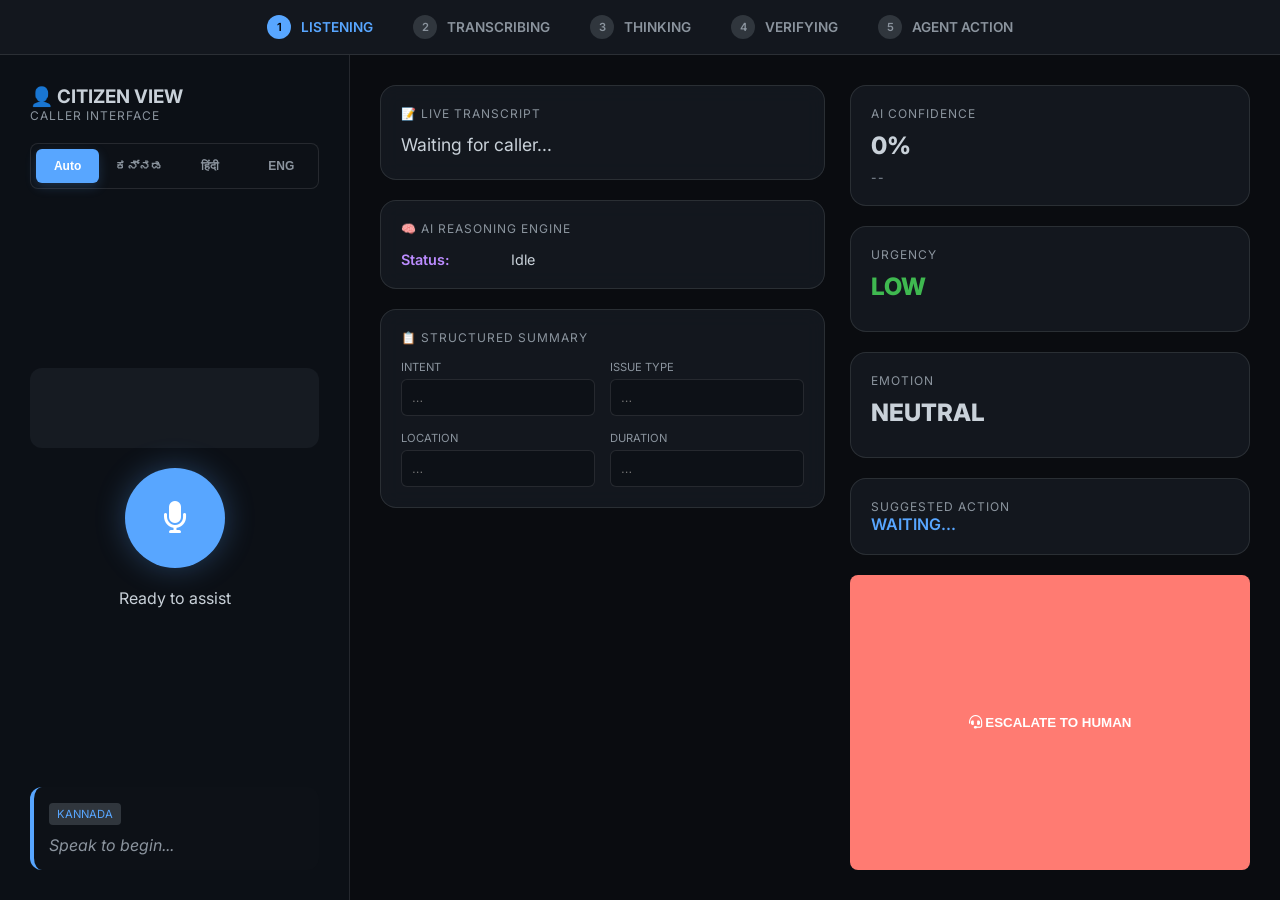
==== frontend/index.html @ e92f4f77 "Initial commit: Samaaveda 1092 AI Helpline" ====
<!DOCTYPE html>
<html lang="en">
<head>
    <meta charset="UTF-8">
    <meta name="viewport" content="width=device-width, initial-scale=1.0">
    <title>Samaaveda | AI Helpline 1092</title>
    <link rel="stylesheet" href="css/styles.css">
    <link rel="stylesheet" href="https://cdnjs.cloudflare.com/ajax/libs/font-awesome/6.0.0/css/all.min.css">
    <link rel="preconnect" href="https://fonts.googleapis.com">
    <link rel="preconnect" href="https://fonts.gstatic.com" crossorigin>
    <link href="https://fonts.googleapis.com/css2?family=Inter:wght@400;600;800&display=swap" rel="stylesheet">
</head>
<body>
    
    <!-- 1. TOP PIPELINE BAR -->
    <div class="pipeline-container">
        <div class="step active" id="step-listening"><i>1</i> LISTENING</div>
        <div class="step" id="step-transcribing"><i>2</i> TRANSCRIBING</div>
        <div class="step" id="step-thinking"><i>3</i> THINKING</div>
        <div class="step" id="step-verifying"><i>4</i> VERIFYING</div>
        <div class="step" id="step-final"><i>5</i> AGENT ACTION</div>
    </div>

    <div id="app">
        <!-- 2. CITIZEN VIEW (LEFT) -->
        <aside class="citizen-panel">
            <div class="panel-header">
                <h3>👤 CITIZEN VIEW</h3>
                <p class="stat-label">Caller Interface</p>
            </div>

            <div class="lang-selector">
                <button class="lang-btn active" data-lang="auto">Auto</button>
                <button class="lang-btn" data-lang="kn">ಕನ್ನಡ</button>
                <button class="lang-btn" data-lang="hi">हिंदी</button>
                <button class="lang-btn" data-lang="en">ENG</button>
            </div>

            <div class="mic-section">
                <canvas id="visualizer"></canvas>
                <button id="mic-btn"><i class="fas fa-microphone"></i></button>
                <p id="status-text">Ready to assist</p>
            </div>

            <div class="citizen-preview">
                <div class="lang-badge" id="citizen-lang">KANNADA</div>
                <p id="live-transcript-preview" style="font-style: italic; color: var(--text-dim);">Speak to begin...</p>
                
                <!-- NEW: CORRECTION AREA -->
                <div id="correction-area" style="display: none; margin-top: 15px; border-top: 1px solid var(--glass-border); padding-top: 10px;">
                    <p class="stat-label" style="color: var(--danger);">What did we get wrong?</p>
                    <input type="text" id="citizen-correction-input" placeholder="Type correction here..." style="width: 100%; padding: 8px; background: #161b22; border: 1px solid var(--danger); color: white; border-radius: 4px; margin-top: 5px;">
                    <button id="btn-submit-correction" class="v-btn" style="margin-top: 10px; font-size: 0.7rem; padding: 5px;">SUBMIT CORRECTION</button>
                </div>
            </div>
        </aside>

        <!-- 3. AGENT DASHBOARD (RIGHT) -->
        <main class="agent-dashboard">
            
            <div class="main-content">
                <!-- LIVE TRANSCRIPT -->
                <div class="reasoning-card">
                    <div class="stat-label">📝 Live Transcript</div>
                    <div id="full-transcript" style="font-size: 1.1rem; margin-top: 10px; line-height: 1.6;">
                        Waiting for caller...
                    </div>
                </div>

                <!-- AI REASONING (The "Brain" Visibility) -->
                <div class="reasoning-card" id="ai-reasoning-box">
                    <div class="stat-label">🧠 AI Reasoning Engine <span class="thinking-pulse" id="thinking-indicator" style="display:none;"></span></div>
                    <div class="reasoning-list" id="reasoning-log">
                        <div class="reason-item"><span>Status:</span> Idle</div>
                    </div>
                </div>

                <!-- STRUCTURED SUMMARY (EDITABLE) -->
                <div class="reasoning-card">
                    <div class="stat-label">📋 Structured Summary</div>
                    <div class="summary-grid" style="margin-top: 15px;">
                        <div class="field-group">
                            <label>INTENT</label>
                            <input type="text" id="field-intent" placeholder="...">
                        </div>
                        <div class="field-group">
                            <label>ISSUE TYPE</label>
                            <input type="text" id="field-issue-type" placeholder="...">
                        </div>
                        <div class="field-group">
                            <label>LOCATION</label>
                            <input type="text" id="field-location" placeholder="...">
                        </div>
                        <div class="field-group">
                            <label>DURATION</label>
                            <input type="text" id="field-duration" placeholder="...">
                        </div>
                    </div>
                </div>

                <!-- VERIFICATION LOOP (THE WINNING FEATURE) -->
                <div class="verification-card" id="verification-loop" style="display: none;">
                    <div class="stat-label" style="color: var(--accent-blue);"><i class="fas fa-sync"></i> AI CONFIRMATION PROMPT</div>
                    <div class="v-sentence" id="confirmation-sentence">---</div>
                    <div class="v-actions">
                        <button class="v-btn correct" id="btn-correct"><i class="fas fa-check"></i> CORRECT</button>
                        <button class="v-btn" id="btn-partial"><i class="fas fa-adjust"></i> PARTIAL</button>
                        <button class="v-btn" id="btn-wrong"><i class="fas fa-times"></i> WRONG</button>
                    </div>
                </div>
            </div>

            <!-- SIDEBAR METADATA -->
            <aside class="metadata-sidebar">
                <div class="stat-card" id="confidence-card">
                    <div class="stat-label">AI Confidence</div>
                    <div class="stat-val" id="confidence-val">0%</div>
                    <div class="stat-label" id="confidence-status">--</div>
                </div>

                <div class="stat-card" id="urgency-card">
                    <div class="stat-label">Urgency</div>
                    <div class="stat-val val-low" id="urgency-val">LOW</div>
                </div>

                <div class="stat-card">
                    <div class="stat-label">Emotion</div>
                    <div class="stat-val" id="emotion-val">NEUTRAL</div>
                </div>

                <div class="stat-card">
                    <div class="stat-label">Suggested Action</div>
                    <div id="suggested-action" style="font-weight: 600; color: var(--accent-blue);">WAITING...</div>
                </div>

                <button id="escalate-btn" class="v-btn" style="background: var(--danger); border: none; margin-top: auto;">
                    <i class="fas fa-headset"></i> ESCALATE TO HUMAN
                </button>
            </aside>

        </main>
    </div>

    <!-- Scripts -->
    <script src="js/websocket.js"></script>
    <script src="js/visualizer.js"></script>
    <script src="js/audio.js"></script>
    <script src="js/citizen.js"></script>
    <script src="js/agent.js"></script>
    <script src="js/app.js"></script>
</body>
</html>
---- frontend/css/styles.css ----
/* 
Samaaveda Premium Design System 2.0
- High Contrast Dark Mode
- Pulsing Urgency Effects
- Visual Pipeline & AI Reasoning
*/

:root {
    --bg-deep: #0a0c10;
    --bg-card: rgba(22, 27, 34, 0.8);
    --accent-blue: #58a6ff;
    --accent-purple: #bc8cff;
    --danger: #ff7b72;
    --success: #3fb950;
    --warning: #d29922;
    --text-main: #c9d1d9;
    --text-dim: #8b949e;
    --glass-border: rgba(255, 255, 255, 0.1);
    --font-main: 'Inter', system-ui, -apple-system, sans-serif;
}

* { box-sizing: border-box; margin: 0; padding: 0; }

body {
    background-color: var(--bg-deep);
    color: var(--text-main);
    font-family: var(--font-main);
    height: 100vh;
    overflow: auto; /* Changed from hidden */
    display: flex;
    flex-direction: column;
}

.step.finished { color: var(--success); }
.step.finished i { background: var(--success); color: black; }

/* --- PIPELINE BAR --- */
.pipeline-container {
    padding: 15px 30px;
    background: var(--bg-card);
    border-bottom: 1px solid var(--glass-border);
    display: flex;
    justify-content: center;
    gap: 40px;
}

.step {
    display: flex;
    align-items: center;
    gap: 10px;
    color: var(--text-dim);
    font-size: 0.85rem;
    font-weight: 600;
    position: relative;
}

.step.active { color: var(--accent-blue); }
.step.active i { background: var(--accent-blue); color: black; }
.step i {
    width: 24px; height: 24px;
    border-radius: 50%;
    background: #30363d;
    display: flex; align-items: center; justify-content: center;
    font-size: 0.7rem; font-style: normal;
}

/* --- APP LAYOUT --- */
#app {
    display: grid;
    grid-template-columns: 350px 1fr;
    flex: 1;
}

/* --- CITIZEN PANEL (LEFT) --- */
.citizen-panel {
    background: rgba(13, 17, 23, 0.9);
    border-right: 1px solid var(--glass-border);
    padding: 30px;
    display: flex;
    flex-direction: column;
    gap: 20px;
}

.mic-section {
    flex: 1;
    display: flex;
    flex-direction: column;
    align-items: center;
    justify-content: center;
    gap: 20px;
}

#mic-btn {
    width: 100px; height: 100px;
    border-radius: 50%;
    background: var(--accent-blue);
    border: none;
    color: white;
    font-size: 2rem;
    cursor: pointer;
    box-shadow: 0 0 30px rgba(88, 166, 255, 0.3);
    transition: all 0.3s;
}

#mic-btn.recording {
    background: var(--danger);
    animation: pulse-red 1.5s infinite;
}

#visualizer {
    width: 100%;
    height: 80px;
    background: #161b22;
    border-radius: 12px;
}

.lang-selector {
    display: flex;
    gap: 8px;
    background: #0d1117;
    padding: 5px;
    border-radius: 8px;
    border: 1px solid var(--glass-border);
}

.lang-btn {
    flex: 1;
    padding: 10px 5px;
    border-radius: 6px;
    border: none;
    background: transparent;
    color: var(--text-dim);
    font-size: 0.75rem;
    font-weight: 600;
    cursor: pointer;
    transition: all 0.2s;
}

.lang-btn:hover {
    color: white;
    background: rgba(255, 255, 255, 0.05);
}

.lang-btn.active {
    background: var(--accent-blue);
    color: white;
    box-shadow: 0 4px 12px rgba(88, 166, 255, 0.2);
}

.citizen-preview {
    background: #0d1117;
    padding: 15px;
    border-radius: 12px;
    border-left: 4px solid var(--accent-blue);
}

.lang-badge {
    display: inline-block;
    padding: 4px 8px;
    border-radius: 4px;
    background: #30363d;
    font-size: 0.7rem;
    color: var(--accent-blue);
    margin-bottom: 10px;
}

/* --- AGENT DASHBOARD (RIGHT) --- */
.agent-dashboard {
    padding: 30px;
    overflow-y: auto;
    display: grid;
    grid-template-columns: 1fr 400px;
    gap: 25px;
}

.main-content {
    display: flex;
    flex-direction: column;
    gap: 20px;
}

/* AI REASONING BOX */
.reasoning-card {
    background: var(--bg-card);
    border: 1px solid var(--glass-border);
    border-radius: 16px;
    padding: 20px;
    backdrop-filter: blur(10px);
}

.reasoning-list {
    margin-top: 15px;
    display: flex;
    flex-direction: column;
    gap: 8px;
}

.reason-item {
    display: flex;
    align-items: flex-start;
    gap: 10px;
    font-size: 0.9rem;
}

.reason-item span { color: var(--accent-purple); font-weight: 600; min-width: 100px; }

/* VERIFICATION LOOP UI */
.verification-card {
    background: linear-gradient(135deg, #1c2128, #161b22);
    border: 1px solid var(--accent-blue);
    border-radius: 16px;
    padding: 25px;
    box-shadow: 0 10px 40px rgba(0,0,0,0.4);
}

.v-sentence {
    font-size: 1.2rem;
    color: white;
    font-weight: 500;
    margin-bottom: 20px;
    line-height: 1.5;
}

.v-actions {
    display: flex;
    gap: 15px;
}

.v-btn {
    flex: 1;
    padding: 12px;
    border-radius: 8px;
    border: 1px solid var(--glass-border);
    background: #30363d;
    color: white;
    cursor: pointer;
    font-weight: 600;
    transition: 0.2s;
}

.v-btn.correct { background: var(--success); color: white; border: none; }
.v-btn:hover { filter: brightness(1.2); }

/* SIDEBAR (Right) */
.metadata-sidebar {
    display: flex;
    flex-direction: column;
    gap: 20px;
}

.stat-card {
    background: var(--bg-card);
    padding: 20px;
    border-radius: 16px;
    border: 1px solid var(--glass-border);
}

.stat-val { font-size: 1.5rem; font-weight: 800; margin: 10px 0; }
.stat-label { font-size: 0.75rem; color: var(--text-dim); text-transform: uppercase; letter-spacing: 1px; }

.val-high { color: var(--danger); }
.val-medium { color: var(--warning); }
.val-low { color: var(--success); }

/* EDITABLE FIELDS */
.summary-grid {
    display: grid;
    grid-template-columns: 1fr 1fr;
    gap: 15px;
}

.field-group {
    display: flex;
    flex-direction: column;
    gap: 5px;
}

.field-group label { font-size: 0.7rem; color: var(--text-dim); }
.field-group input {
    background: #0d1117;
    border: 1px solid var(--glass-border);
    color: white;
    padding: 10px;
    border-radius: 6px;
}

/* ANIMATIONS */
@keyframes pulse-red {
    0% { box-shadow: 0 0 0 0 rgba(255, 123, 114, 0.4); }
    70% { box-shadow: 0 0 0 20px rgba(255, 123, 114, 0); }
    100% { box-shadow: 0 0 0 0 rgba(255, 123, 114, 0); }
}

.thinking-pulse {
    display: inline-block;
    width: 8px; height: 8px;
    background: var(--accent-blue);
    border-radius: 50%;
    margin-left: 10px;
    animation: bounce 0.6s infinite alternate;
}

@keyframes bounce { from { opacity: 0.3; } to { opacity: 1; transform: translateY(-3px); } }

.urgency-high {
    animation: urgent-glow 2s infinite;
}

@keyframes urgent-glow {
    0% { border-color: var(--glass-border); }
    50% { border-color: var(--danger); box-shadow: 0 0 20px rgba(255, 123, 114, 0.2); }
    100% { border-color: var(--glass-border); }
}

/* --- LOGS SECTION --- */
.logs-card {
    background: #0d1117;
    padding: 15px;
    border-radius: 12px;
    font-family: 'Courier New', monospace;
    font-size: 0.8rem;
    color: var(--success);
}
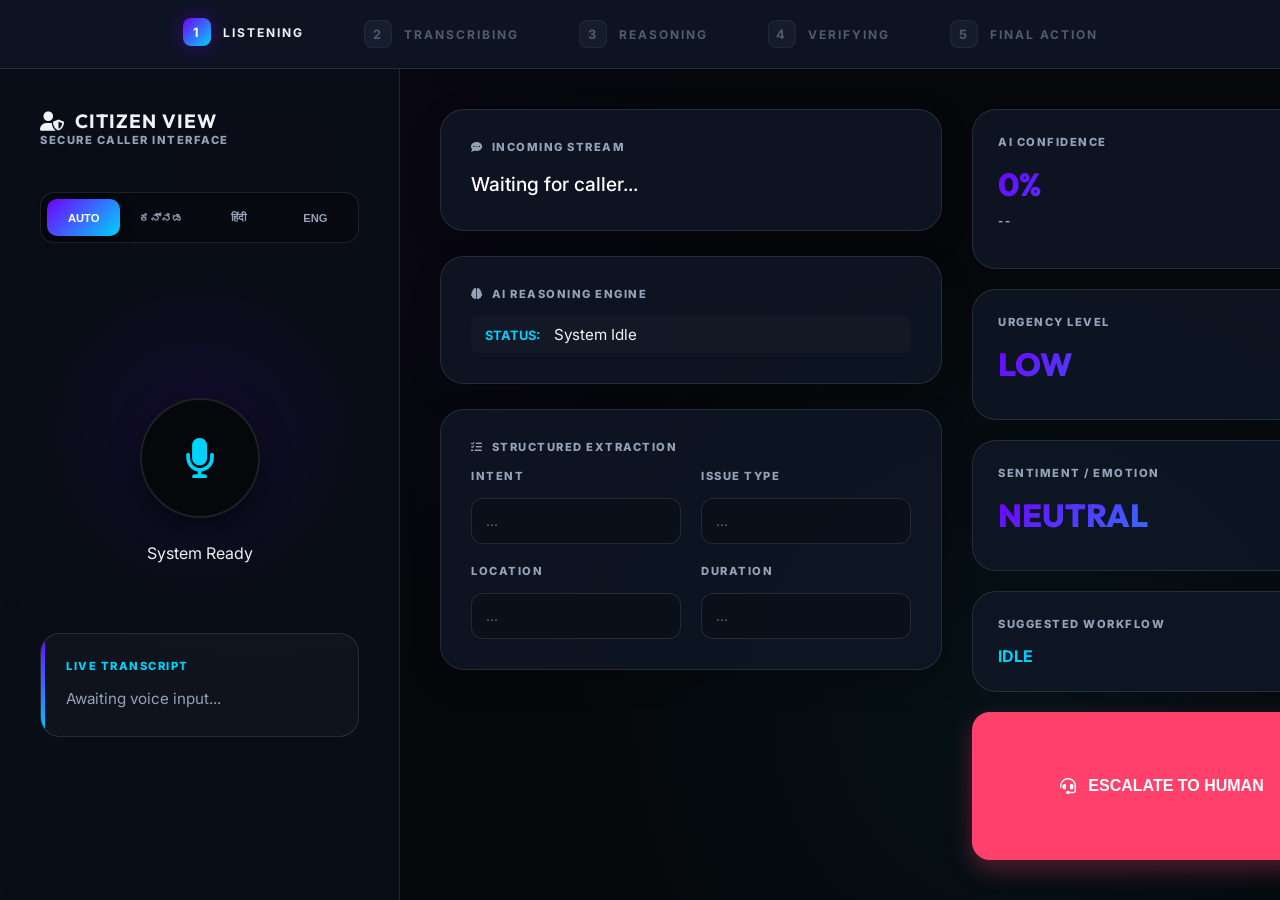
==== commit 81042b7c: "New Updation" ====
--- a/frontend/index.html
+++ b/frontend/index.html
@@ -8,29 +8,29 @@
     <link rel="stylesheet" href="https://cdnjs.cloudflare.com/ajax/libs/font-awesome/6.0.0/css/all.min.css">
     <link rel="preconnect" href="https://fonts.googleapis.com">
     <link rel="preconnect" href="https://fonts.gstatic.com" crossorigin>
-    <link href="https://fonts.googleapis.com/css2?family=Inter:wght@400;600;800&display=swap" rel="stylesheet">
+    <link href="https://fonts.googleapis.com/css2?family=Inter:wght@400;500;600;700;800&family=Outfit:wght@300;400;600;700;800&display=swap" rel="stylesheet">
 </head>
 <body>
     
     <!-- 1. TOP PIPELINE BAR -->
-    <div class="pipeline-container">
-        <div class="step active" id="step-listening"><i>1</i> LISTENING</div>
-        <div class="step" id="step-transcribing"><i>2</i> TRANSCRIBING</div>
-        <div class="step" id="step-thinking"><i>3</i> THINKING</div>
-        <div class="step" id="step-verifying"><i>4</i> VERIFYING</div>
-        <div class="step" id="step-final"><i>5</i> AGENT ACTION</div>
-    </div>
+    <nav class="pipeline-container">
+        <div class="step active" id="step-listening"><i>1</i> <span>Listening</span></div>
+        <div class="step" id="step-transcribing"><i>2</i> <span>Transcribing</span></div>
+        <div class="step" id="step-thinking"><i>3</i> <span>Reasoning</span></div>
+        <div class="step" id="step-verifying"><i>4</i> <span>Verifying</span></div>
+        <div class="step" id="step-final"><i>5</i> <span>Final Action</span></div>
+    </nav>
 
     <div id="app">
         <!-- 2. CITIZEN VIEW (LEFT) -->
         <aside class="citizen-panel">
             <div class="panel-header">
-                <h3>👤 CITIZEN VIEW</h3>
-                <p class="stat-label">Caller Interface</p>
+                <h3><i class="fas fa-user-shield"></i> CITIZEN VIEW</h3>
+                <p class="stat-label">Secure Caller Interface</p>
             </div>
 
             <div class="lang-selector">
-                <button class="lang-btn active" data-lang="auto">Auto</button>
+                <button class="lang-btn active" data-lang="auto">AUTO</button>
                 <button class="lang-btn" data-lang="kn">ಕನ್ನಡ</button>
                 <button class="lang-btn" data-lang="hi">हिंदी</button>
                 <button class="lang-btn" data-lang="en">ENG</button>
@@ -38,19 +38,23 @@
 
             <div class="mic-section">
                 <canvas id="visualizer"></canvas>
-                <button id="mic-btn"><i class="fas fa-microphone"></i></button>
-                <p id="status-text">Ready to assist</p>
+                <button id="mic-btn" title="Click to speak">
+                    <i class="fas fa-microphone"></i>
+                </button>
+                <p id="status-text">System Ready</p>
             </div>
 
             <div class="citizen-preview">
-                <div class="lang-badge" id="citizen-lang">KANNADA</div>
-                <p id="live-transcript-preview" style="font-style: italic; color: var(--text-dim);">Speak to begin...</p>
+                <div class="stat-label" style="color: var(--accent-secondary);">Live Transcript</div>
+                <p id="live-transcript-preview" style="font-size: 0.95rem; line-height: 1.5; color: var(--text-dim);">Awaiting voice input...</p>
                 
-                <!-- NEW: CORRECTION AREA -->
-                <div id="correction-area" style="display: none; margin-top: 15px; border-top: 1px solid var(--glass-border); padding-top: 10px;">
-                    <p class="stat-label" style="color: var(--danger);">What did we get wrong?</p>
-                    <input type="text" id="citizen-correction-input" placeholder="Type correction here..." style="width: 100%; padding: 8px; background: #161b22; border: 1px solid var(--danger); color: white; border-radius: 4px; margin-top: 5px;">
-                    <button id="btn-submit-correction" class="v-btn" style="margin-top: 10px; font-size: 0.7rem; padding: 5px;">SUBMIT CORRECTION</button>
+                <!-- CORRECTION AREA -->
+                <div id="correction-area" style="display: none; margin-top: 20px; animation: slideIn 0.3s ease;">
+                    <p class="stat-label" style="color: var(--danger);"><i class="fas fa-exclamation-triangle"></i> What did we get wrong?</p>
+                    <input type="text" id="citizen-correction-input" placeholder="Enter correction here..." autocomplete="off">
+                    <button id="btn-submit-correction" class="v-btn" style="margin-top: 10px; font-size: 0.8rem; border-color: var(--danger); background: rgba(255, 65, 108, 0.1);">
+                        SUBMIT CORRECTION
+                    </button>
                 </div>
             </div>
         </aside>
@@ -60,80 +64,83 @@
             
             <div class="main-content">
                 <!-- LIVE TRANSCRIPT -->
-                <div class="reasoning-card">
-                    <div class="stat-label">📝 Live Transcript</div>
-                    <div id="full-transcript" style="font-size: 1.1rem; margin-top: 10px; line-height: 1.6;">
+                <section class="reasoning-card">
+                    <div class="stat-label"><i class="fas fa-comment-dots"></i> Incoming Stream</div>
+                    <div id="full-transcript" style="font-size: 1.2rem; font-weight: 500; line-height: 1.6; color: white;">
                         Waiting for caller...
                     </div>
-                </div>
+                </section>
 
                 <!-- AI REASONING (The "Brain" Visibility) -->
-                <div class="reasoning-card" id="ai-reasoning-box">
-                    <div class="stat-label">🧠 AI Reasoning Engine <span class="thinking-pulse" id="thinking-indicator" style="display:none;"></span></div>
+                <section class="reasoning-card" id="ai-reasoning-box">
+                    <div class="stat-label">
+                        <i class="fas fa-brain"></i> AI Reasoning Engine 
+                        <span class="thinking-pulse" id="thinking-indicator" style="display:none; margin-left: 10px;"></span>
+                    </div>
                     <div class="reasoning-list" id="reasoning-log">
-                        <div class="reason-item"><span>Status:</span> Idle</div>
+                        <div class="reason-item"><span>Status:</span> System Idle</div>
                     </div>
-                </div>
+                </section>
 
-                <!-- STRUCTURED SUMMARY (EDITABLE) -->
-                <div class="reasoning-card">
-                    <div class="stat-label">📋 Structured Summary</div>
-                    <div class="summary-grid" style="margin-top: 15px;">
+                <!-- STRUCTURED SUMMARY -->
+                <section class="reasoning-card">
+                    <div class="stat-label"><i class="fas fa-list-check"></i> Structured Extraction</div>
+                    <div class="summary-grid">
                         <div class="field-group">
-                            <label>INTENT</label>
+                            <label class="stat-label">Intent</label>
                             <input type="text" id="field-intent" placeholder="...">
                         </div>
                         <div class="field-group">
-                            <label>ISSUE TYPE</label>
+                            <label class="stat-label">Issue Type</label>
                             <input type="text" id="field-issue-type" placeholder="...">
                         </div>
                         <div class="field-group">
-                            <label>LOCATION</label>
+                            <label class="stat-label">Location</label>
                             <input type="text" id="field-location" placeholder="...">
                         </div>
                         <div class="field-group">
-                            <label>DURATION</label>
+                            <label class="stat-label">Duration</label>
                             <input type="text" id="field-duration" placeholder="...">
                         </div>
                     </div>
-                </div>
+                </section>
 
-                <!-- VERIFICATION LOOP (THE WINNING FEATURE) -->
-                <div class="verification-card" id="verification-loop" style="display: none;">
-                    <div class="stat-label" style="color: var(--accent-blue);"><i class="fas fa-sync"></i> AI CONFIRMATION PROMPT</div>
-                    <div class="v-sentence" id="confirmation-sentence">---</div>
+                <!-- VERIFICATION LOOP -->
+                <section class="verification-card" id="verification-loop" style="display: none;">
+                    <div class="stat-label"><i class="fas fa-shield-check"></i> AI CONFIRMATION PROMPT</div>
+                    <div class="v-sentence" id="confirmation-sentence">Verifying extracted details...</div>
                     <div class="v-actions">
-                        <button class="v-btn correct" id="btn-correct"><i class="fas fa-check"></i> CORRECT</button>
+                        <button class="v-btn correct" id="btn-correct"><i class="fas fa-check-circle"></i> CORRECT</button>
                         <button class="v-btn" id="btn-partial"><i class="fas fa-adjust"></i> PARTIAL</button>
-                        <button class="v-btn" id="btn-wrong"><i class="fas fa-times"></i> WRONG</button>
+                        <button class="v-btn" id="btn-wrong"><i class="fas fa-times-circle"></i> WRONG</button>
                     </div>
-                </div>
+                </section>
             </div>
 
             <!-- SIDEBAR METADATA -->
             <aside class="metadata-sidebar">
-                <div class="stat-card" id="confidence-card">
+                <div class="stat-card">
                     <div class="stat-label">AI Confidence</div>
                     <div class="stat-val" id="confidence-val">0%</div>
-                    <div class="stat-label" id="confidence-status">--</div>
+                    <p class="stat-label" id="confidence-status" style="margin-top: 0;">--</p>
                 </div>
 
                 <div class="stat-card" id="urgency-card">
-                    <div class="stat-label">Urgency</div>
+                    <div class="stat-label">Urgency Level</div>
                     <div class="stat-val val-low" id="urgency-val">LOW</div>
                 </div>
 
                 <div class="stat-card">
-                    <div class="stat-label">Emotion</div>
+                    <div class="stat-label">Sentiment / Emotion</div>
                     <div class="stat-val" id="emotion-val">NEUTRAL</div>
                 </div>
 
                 <div class="stat-card">
-                    <div class="stat-label">Suggested Action</div>
-                    <div id="suggested-action" style="font-weight: 600; color: var(--accent-blue);">WAITING...</div>
+                    <div class="stat-label">Suggested Workflow</div>
+                    <div id="suggested-action" style="font-weight: 700; color: var(--accent-secondary); margin-top: 10px;">IDLE</div>
                 </div>
 
-                <button id="escalate-btn" class="v-btn" style="background: var(--danger); border: none; margin-top: auto;">
+                <button id="escalate-btn" class="v-btn">
                     <i class="fas fa-headset"></i> ESCALATE TO HUMAN
                 </button>
             </aside>
@@ -150,3 +157,4 @@
     <script src="js/app.js"></script>
 </body>
 </html>
+
--- a/frontend/css/styles.css
+++ b/frontend/css/styles.css
@@ -1,247 +1,359 @@
-/* 
-Samaaveda Premium Design System 2.0
-- High Contrast Dark Mode
-- Pulsing Urgency Effects
-- Visual Pipeline & AI Reasoning
-*/
-
 :root {
-    --bg-deep: #0a0c10;
-    --bg-card: rgba(22, 27, 34, 0.8);
-    --accent-blue: #58a6ff;
-    --accent-purple: #bc8cff;
-    --danger: #ff7b72;
-    --success: #3fb950;
-    --warning: #d29922;
-    --text-main: #c9d1d9;
-    --text-dim: #8b949e;
+    /* Premium Color Palette */
+    --bg-dark: #05070a;
+    --glass-bg: rgba(17, 25, 40, 0.75);
     --glass-border: rgba(255, 255, 255, 0.1);
+    
+    --accent-primary: #7000ff; /* Electric Purple */
+    --accent-secondary: #00d2ff; /* Cyan Pulse */
+    --accent-gradient: linear-gradient(135deg, #7000ff, #00d2ff);
+    
+    --success: #00ff88;
+    --danger: #ff416c;
+    --warning: #f7b733;
+    
+    --text-main: #f0f2f5;
+    --text-dim: #94a3b8;
+    
     --font-main: 'Inter', system-ui, -apple-system, sans-serif;
-}
-
-* { box-sizing: border-box; margin: 0; padding: 0; }
+    --font-display: 'Outfit', sans-serif;
+}
+
+* {
+    box-sizing: border-box;
+    margin: 0;
+    padding: 0;
+    -webkit-font-smoothing: antialiased;
+}
 
 body {
-    background-color: var(--bg-deep);
+    background-color: var(--bg-dark);
+    background-image: 
+        radial-gradient(circle at 20% 20%, rgba(112, 0, 255, 0.05) 0%, transparent 40%),
+        radial-gradient(circle at 80% 80%, rgba(0, 210, 255, 0.05) 0%, transparent 40%);
     color: var(--text-main);
     font-family: var(--font-main);
     height: 100vh;
-    overflow: auto; /* Changed from hidden */
-    display: flex;
-    flex-direction: column;
-}
-
-.step.finished { color: var(--success); }
-.step.finished i { background: var(--success); color: black; }
+    display: flex;
+    flex-direction: column;
+    overflow: hidden;
+}
 
 /* --- PIPELINE BAR --- */
 .pipeline-container {
-    padding: 15px 30px;
-    background: var(--bg-card);
+    padding: 20px 40px;
+    background: var(--glass-bg);
+    backdrop-filter: blur(12px);
     border-bottom: 1px solid var(--glass-border);
     display: flex;
     justify-content: center;
-    gap: 40px;
+    gap: 60px;
+    z-index: 100;
 }
 
 .step {
     display: flex;
     align-items: center;
-    gap: 10px;
+    gap: 12px;
     color: var(--text-dim);
-    font-size: 0.85rem;
-    font-weight: 600;
-    position: relative;
-}
-
-.step.active { color: var(--accent-blue); }
-.step.active i { background: var(--accent-blue); color: black; }
+    font-size: 0.75rem;
+    font-weight: 700;
+    text-transform: uppercase;
+    letter-spacing: 2px;
+    transition: all 0.4s cubic-bezier(0.4, 0, 0.2, 1);
+    opacity: 0.5;
+}
+
 .step i {
-    width: 24px; height: 24px;
-    border-radius: 50%;
-    background: #30363d;
-    display: flex; align-items: center; justify-content: center;
-    font-size: 0.7rem; font-style: normal;
+    width: 28px;
+    height: 28px;
+    border-radius: 8px;
+    background: #1e293b;
+    display: flex;
+    align-items: center;
+    justify-content: center;
+    font-size: 0.8rem;
+    font-style: normal;
+    border: 1px solid var(--glass-border);
+    transition: inherit;
+}
+
+.step.active {
+    opacity: 1;
+    color: var(--text-main);
+    transform: translateY(-2px);
+}
+
+.step.active i {
+    background: var(--accent-gradient);
+    color: white;
+    box-shadow: 0 0 20px rgba(112, 0, 255, 0.4);
+    border: none;
+}
+
+.step.finished {
+    opacity: 1;
+    color: var(--success);
+}
+
+.step.finished i {
+    background: var(--success);
+    color: var(--bg-dark);
+    box-shadow: 0 0 15px rgba(0, 255, 136, 0.3);
 }
 
 /* --- APP LAYOUT --- */
 #app {
     display: grid;
-    grid-template-columns: 350px 1fr;
+    grid-template-columns: 400px 1fr;
     flex: 1;
+    overflow: hidden;
 }
 
 /* --- CITIZEN PANEL (LEFT) --- */
 .citizen-panel {
-    background: rgba(13, 17, 23, 0.9);
+    background: rgba(10, 15, 25, 0.8);
     border-right: 1px solid var(--glass-border);
-    padding: 30px;
-    display: flex;
-    flex-direction: column;
-    gap: 20px;
+    padding: 40px;
+    display: flex;
+    flex-direction: column;
+    gap: 30px;
+    backdrop-filter: blur(20px);
+}
+
+.panel-header h3 {
+    font-family: var(--font-display);
+    font-size: 1.2rem;
+    letter-spacing: 1px;
+    color: var(--text-main);
+    display: flex;
+    align-items: center;
+    gap: 10px;
 }
 
 .mic-section {
-    flex: 1;
-    display: flex;
-    flex-direction: column;
+    position: relative;
+    padding: 40px 0;
+    display: flex;
+    flex-direction: column;
+    align-items: center;
+    gap: 25px;
+    background: radial-gradient(circle at center, rgba(112, 0, 255, 0.1) 0%, transparent 70%);
+}
+
+#mic-btn {
+    width: 120px;
+    height: 120px;
+    border-radius: 50%;
+    background: var(--bg-dark);
+    border: 2px solid var(--glass-border);
+    color: var(--accent-secondary);
+    font-size: 2.5rem;
+    cursor: pointer;
+    display: flex;
     align-items: center;
     justify-content: center;
-    gap: 20px;
-}
-
-#mic-btn {
-    width: 100px; height: 100px;
-    border-radius: 50%;
-    background: var(--accent-blue);
-    border: none;
-    color: white;
-    font-size: 2rem;
-    cursor: pointer;
-    box-shadow: 0 0 30px rgba(88, 166, 255, 0.3);
-    transition: all 0.3s;
+    transition: all 0.5s cubic-bezier(0.175, 0.885, 0.32, 1.275);
+    box-shadow: 0 10px 30px rgba(0,0,0,0.5);
+    z-index: 2;
+}
+
+#mic-btn:hover {
+    transform: scale(1.05);
+    border-color: var(--accent-secondary);
+    box-shadow: 0 0 30px rgba(0, 210, 255, 0.2);
 }
 
 #mic-btn.recording {
     background: var(--danger);
-    animation: pulse-red 1.5s infinite;
+    color: white;
+    border-color: transparent;
+    animation: mic-pulse 1.5s infinite;
+}
+
+@keyframes mic-pulse {
+    0% { transform: scale(1); box-shadow: 0 0 0 0 rgba(255, 65, 108, 0.4); }
+    70% { transform: scale(1.1); box-shadow: 0 0 0 30px rgba(255, 65, 108, 0); }
+    100% { transform: scale(1); box-shadow: 0 0 0 0 rgba(255, 65, 108, 0); }
 }
 
 #visualizer {
     width: 100%;
-    height: 80px;
-    background: #161b22;
+    height: 60px;
     border-radius: 12px;
+    opacity: 0.6;
 }
 
 .lang-selector {
     display: flex;
-    gap: 8px;
-    background: #0d1117;
-    padding: 5px;
-    border-radius: 8px;
+    gap: 4px;
+    background: rgba(0,0,0,0.3);
+    padding: 6px;
+    border-radius: 14px;
     border: 1px solid var(--glass-border);
 }
 
 .lang-btn {
     flex: 1;
-    padding: 10px 5px;
-    border-radius: 6px;
+    padding: 12px 6px;
+    border-radius: 10px;
     border: none;
     background: transparent;
     color: var(--text-dim);
-    font-size: 0.75rem;
-    font-weight: 600;
+    font-size: 0.7rem;
+    font-weight: 800;
     cursor: pointer;
-    transition: all 0.2s;
-}
-
-.lang-btn:hover {
-    color: white;
-    background: rgba(255, 255, 255, 0.05);
+    transition: all 0.3s;
 }
 
 .lang-btn.active {
-    background: var(--accent-blue);
-    color: white;
-    box-shadow: 0 4px 12px rgba(88, 166, 255, 0.2);
+    background: var(--accent-gradient);
+    color: white;
+    box-shadow: 0 4px 15px rgba(0,0,0,0.3);
 }
 
 .citizen-preview {
-    background: #0d1117;
-    padding: 15px;
-    border-radius: 12px;
-    border-left: 4px solid var(--accent-blue);
-}
-
-.lang-badge {
-    display: inline-block;
-    padding: 4px 8px;
-    border-radius: 4px;
-    background: #30363d;
-    font-size: 0.7rem;
-    color: var(--accent-blue);
-    margin-bottom: 10px;
+    background: rgba(255, 255, 255, 0.03);
+    padding: 25px;
+    border-radius: 20px;
+    border: 1px solid var(--glass-border);
+    position: relative;
+    overflow: hidden;
+}
+
+.citizen-preview::before {
+    content: '';
+    position: absolute;
+    top: 0; left: 0; width: 4px; height: 100%;
+    background: var(--accent-gradient);
 }
 
 /* --- AGENT DASHBOARD (RIGHT) --- */
 .agent-dashboard {
-    padding: 30px;
+    padding: 40px;
     overflow-y: auto;
     display: grid;
-    grid-template-columns: 1fr 400px;
+    grid-template-columns: 1fr 380px;
+    gap: 30px;
+}
+
+.main-content {
+    display: flex;
+    flex-direction: column;
     gap: 25px;
 }
 
-.main-content {
-    display: flex;
-    flex-direction: column;
-    gap: 20px;
-}
-
-/* AI REASONING BOX */
 .reasoning-card {
-    background: var(--bg-card);
-    border: 1px solid var(--glass-border);
-    border-radius: 16px;
-    padding: 20px;
-    backdrop-filter: blur(10px);
+    background: var(--glass-bg);
+    border: 1px solid var(--glass-border);
+    border-radius: 24px;
+    padding: 30px;
+    box-shadow: 0 10px 30px rgba(0,0,0,0.2);
+    transition: transform 0.3s ease;
+}
+
+.reasoning-card:hover {
+    transform: translateY(-2px);
+    border-color: rgba(255,255,255,0.15);
+}
+
+.stat-label {
+    font-size: 0.7rem;
+    font-weight: 800;
+    text-transform: uppercase;
+    letter-spacing: 1.5px;
+    color: var(--text-dim);
+    margin-bottom: 15px;
+    display: flex;
+    align-items: center;
+    gap: 8px;
 }
 
 .reasoning-list {
-    margin-top: 15px;
-    display: flex;
-    flex-direction: column;
-    gap: 8px;
+    display: flex;
+    flex-direction: column;
+    gap: 12px;
 }
 
 .reason-item {
-    display: flex;
-    align-items: flex-start;
-    gap: 10px;
-    font-size: 0.9rem;
-}
-
-.reason-item span { color: var(--accent-purple); font-weight: 600; min-width: 100px; }
-
-/* VERIFICATION LOOP UI */
+    font-size: 0.95rem;
+    line-height: 1.4;
+    padding: 8px 12px;
+    border-radius: 8px;
+    background: rgba(255,255,255,0.02);
+    border-left: 2px solid transparent;
+    animation: slideIn 0.3s ease-out;
+}
+
+@keyframes slideIn {
+    from { opacity: 0; transform: translateX(-10px); }
+    to { opacity: 1; transform: translateX(0); }
+}
+
+.reason-item span {
+    color: var(--accent-secondary);
+    font-weight: 700;
+    margin-right: 10px;
+    font-size: 0.8rem;
+    text-transform: uppercase;
+}
+
+/* VERIFICATION CARD - PREMIUM */
 .verification-card {
-    background: linear-gradient(135deg, #1c2128, #161b22);
-    border: 1px solid var(--accent-blue);
-    border-radius: 16px;
-    padding: 25px;
-    box-shadow: 0 10px 40px rgba(0,0,0,0.4);
-}
+    background: var(--accent-gradient);
+    border: none;
+    border-radius: 24px;
+    padding: 35px;
+    color: white;
+    box-shadow: 0 20px 50px rgba(112, 0, 255, 0.3);
+    animation: cardEntrance 0.6s cubic-bezier(0.23, 1, 0.32, 1);
+}
+
+@keyframes cardEntrance {
+    from { opacity: 0; transform: scale(0.9) translateY(20px); }
+    to { opacity: 1; transform: scale(1) translateY(0); }
+}
+
+.verification-card .stat-label { color: rgba(255,255,255,0.8); }
 
 .v-sentence {
-    font-size: 1.2rem;
-    color: white;
-    font-weight: 500;
-    margin-bottom: 20px;
-    line-height: 1.5;
+    font-family: var(--font-display);
+    font-size: 1.4rem;
+    font-weight: 600;
+    margin-bottom: 25px;
+    line-height: 1.4;
 }
 
 .v-actions {
     display: flex;
-    gap: 15px;
+    gap: 12px;
 }
 
 .v-btn {
     flex: 1;
-    padding: 12px;
-    border-radius: 8px;
-    border: 1px solid var(--glass-border);
-    background: #30363d;
-    color: white;
+    padding: 16px;
+    border-radius: 14px;
+    border: 1px solid rgba(255,255,255,0.2);
+    background: rgba(255,255,255,0.1);
+    color: white;
+    font-weight: 700;
     cursor: pointer;
-    font-weight: 600;
-    transition: 0.2s;
-}
-
-.v-btn.correct { background: var(--success); color: white; border: none; }
-.v-btn:hover { filter: brightness(1.2); }
-
-/* SIDEBAR (Right) */
+    transition: all 0.3s;
+    backdrop-filter: blur(5px);
+}
+
+.v-btn:hover {
+    background: rgba(255,255,255,0.2);
+    transform: translateY(-2px);
+}
+
+.v-btn.correct {
+    background: white;
+    color: var(--accent-primary);
+    border: none;
+}
+
+/* SIDEBAR METADATA */
 .metadata-sidebar {
     display: flex;
     flex-direction: column;
@@ -249,75 +361,92 @@
 }
 
 .stat-card {
-    background: var(--bg-card);
+    background: var(--glass-bg);
+    padding: 25px;
+    border-radius: 24px;
+    border: 1px solid var(--glass-border);
+}
+
+.stat-val {
+    font-family: var(--font-display);
+    font-size: 2rem;
+    font-weight: 800;
+    margin: 10px 0;
+    background: var(--accent-gradient);
+    -webkit-background-clip: text;
+    -webkit-text-fill-color: transparent;
+}
+
+.val-high { background: linear-gradient(to right, #ff416c, #ff4b2b); -webkit-background-clip: text; }
+.val-success { background: linear-gradient(to right, #00ff88, #00bd65); -webkit-background-clip: text; }
+
+#escalate-btn {
+    background: var(--danger);
+    color: white;
+    border: none;
     padding: 20px;
-    border-radius: 16px;
-    border: 1px solid var(--glass-border);
-}
-
-.stat-val { font-size: 1.5rem; font-weight: 800; margin: 10px 0; }
-.stat-label { font-size: 0.75rem; color: var(--text-dim); text-transform: uppercase; letter-spacing: 1px; }
-
-.val-high { color: var(--danger); }
-.val-medium { color: var(--warning); }
-.val-low { color: var(--success); }
-
-/* EDITABLE FIELDS */
+    border-radius: 18px;
+    font-size: 1rem;
+    display: flex;
+    align-items: center;
+    justify-content: center;
+    gap: 12px;
+    margin-top: auto;
+    box-shadow: 0 10px 25px rgba(255, 65, 108, 0.3);
+}
+
+/* SUMMARY GRID */
 .summary-grid {
     display: grid;
     grid-template-columns: 1fr 1fr;
-    gap: 15px;
-}
-
-.field-group {
-    display: flex;
-    flex-direction: column;
-    gap: 5px;
-}
-
-.field-group label { font-size: 0.7rem; color: var(--text-dim); }
+    gap: 20px;
+}
+
 .field-group input {
-    background: #0d1117;
-    border: 1px solid var(--glass-border);
-    color: white;
-    padding: 10px;
-    border-radius: 6px;
-}
-
-/* ANIMATIONS */
-@keyframes pulse-red {
-    0% { box-shadow: 0 0 0 0 rgba(255, 123, 114, 0.4); }
-    70% { box-shadow: 0 0 0 20px rgba(255, 123, 114, 0); }
-    100% { box-shadow: 0 0 0 0 rgba(255, 123, 114, 0); }
+    background: rgba(0,0,0,0.2);
+    border: 1px solid var(--glass-border);
+    color: var(--text-main);
+    padding: 14px;
+    border-radius: 12px;
+    font-size: 0.9rem;
+    transition: all 0.3s;
+}
+
+.field-group input:focus {
+    outline: none;
+    border-color: var(--accent-secondary);
+    background: rgba(0,0,0,0.4);
+}
+
+/* ANIMATIONS & EFFECTS */
+.urgency-high {
+    border-color: var(--danger) !important;
+    animation: urgent-glow 2s infinite;
+}
+
+@keyframes urgent-glow {
+    0% { box-shadow: 0 0 0 0 rgba(255, 65, 108, 0.4); }
+    50% { box-shadow: 0 0 30px 5px rgba(255, 65, 108, 0.2); }
+    100% { box-shadow: 0 0 0 0 rgba(255, 65, 108, 0.4); }
 }
 
 .thinking-pulse {
-    display: inline-block;
-    width: 8px; height: 8px;
-    background: var(--accent-blue);
+    width: 10px;
+    height: 10px;
+    background: var(--accent-secondary);
     border-radius: 50%;
-    margin-left: 10px;
-    animation: bounce 0.6s infinite alternate;
-}
-
-@keyframes bounce { from { opacity: 0.3; } to { opacity: 1; transform: translateY(-3px); } }
-
-.urgency-high {
-    animation: urgent-glow 2s infinite;
-}
-
-@keyframes urgent-glow {
-    0% { border-color: var(--glass-border); }
-    50% { border-color: var(--danger); box-shadow: 0 0 20px rgba(255, 123, 114, 0.2); }
-    100% { border-color: var(--glass-border); }
-}
-
-/* --- LOGS SECTION --- */
-.logs-card {
-    background: #0d1117;
-    padding: 15px;
-    border-radius: 12px;
-    font-family: 'Courier New', monospace;
-    font-size: 0.8rem;
-    color: var(--success);
-}
+    box-shadow: 0 0 10px var(--accent-secondary);
+    animation: pulse-simple 1s infinite alternate;
+}
+
+@keyframes pulse-simple {
+    from { opacity: 0.4; transform: scale(0.8); }
+    to { opacity: 1; transform: scale(1.2); }
+}
+
+/* Scrollbar */
+::-webkit-scrollbar { width: 6px; }
+::-webkit-scrollbar-track { background: transparent; }
+::-webkit-scrollbar-thumb { background: rgba(255,255,255,0.05); border-radius: 10px; }
+::-webkit-scrollbar-thumb:hover { background: rgba(255,255,255,0.1); }
+
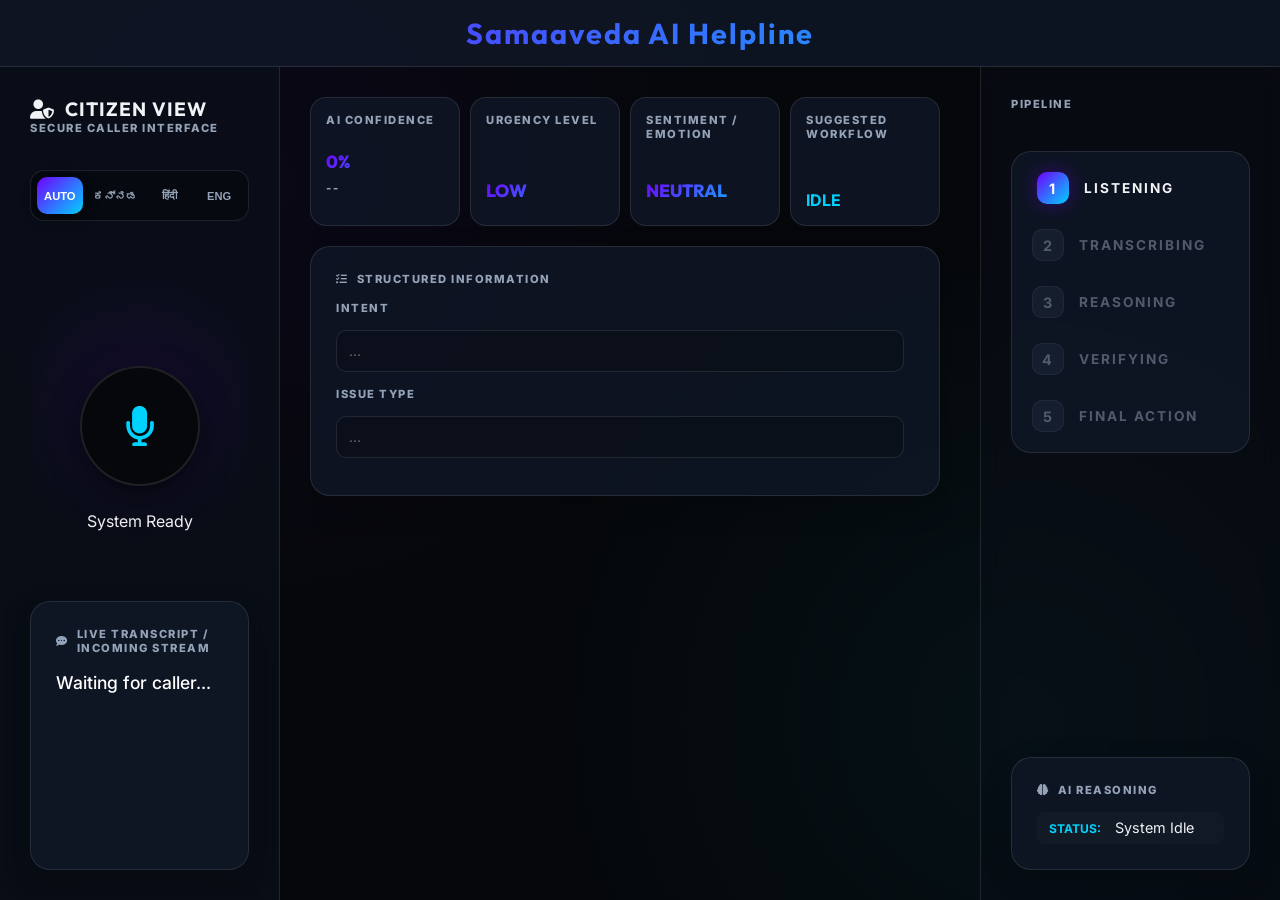
==== commit a8277802: "New Changes" ====
--- a/frontend/index.html
+++ b/frontend/index.html
@@ -12,18 +12,13 @@
 </head>
 <body>
     
-    <!-- 1. TOP PIPELINE BAR -->
-    <nav class="pipeline-container">
-        <div class="step active" id="step-listening"><i>1</i> <span>Listening</span></div>
-        <div class="step" id="step-transcribing"><i>2</i> <span>Transcribing</span></div>
-        <div class="step" id="step-thinking"><i>3</i> <span>Reasoning</span></div>
-        <div class="step" id="step-verifying"><i>4</i> <span>Verifying</span></div>
-        <div class="step" id="step-final"><i>5</i> <span>Final Action</span></div>
-    </nav>
+    <header class="top-header">
+        <h1>Samaaveda AI Helpline</h1>
+    </header>
 
-    <div id="app">
-        <!-- 2. CITIZEN VIEW (LEFT) -->
-        <aside class="citizen-panel">
+    <div id="app-container">
+        <!-- 1. LEFT COLUMN: Static, only MIC, language, and Transcript -->
+        <aside class="col-left">
             <div class="panel-header">
                 <h3><i class="fas fa-user-shield"></i> CITIZEN VIEW</h3>
                 <p class="stat-label">Secure Caller Interface</p>
@@ -37,55 +32,55 @@
             </div>
 
             <div class="mic-section">
+                <!-- Spikes/animation above mic -->
                 <canvas id="visualizer"></canvas>
                 <button id="mic-btn" title="Click to speak">
                     <i class="fas fa-microphone"></i>
                 </button>
                 <p id="status-text">System Ready</p>
             </div>
-
-            <div class="citizen-preview">
-                <div class="stat-label" style="color: var(--accent-secondary);">Live Transcript</div>
-                <p id="live-transcript-preview" style="font-size: 0.95rem; line-height: 1.5; color: var(--text-dim);">Awaiting voice input...</p>
-                
-                <!-- CORRECTION AREA -->
-                <div id="correction-area" style="display: none; margin-top: 20px; animation: slideIn 0.3s ease;">
-                    <p class="stat-label" style="color: var(--danger);"><i class="fas fa-exclamation-triangle"></i> What did we get wrong?</p>
-                    <input type="text" id="citizen-correction-input" placeholder="Enter correction here..." autocomplete="off">
-                    <button id="btn-submit-correction" class="v-btn" style="margin-top: 10px; font-size: 0.8rem; border-color: var(--danger); background: rgba(255, 65, 108, 0.1);">
-                        SUBMIT CORRECTION
-                    </button>
+            
+            <!-- LIVE TRANSCRIPT MOVED BELOW MIC -->
+            <section class="reasoning-card" style="flex: 1; display: flex; flex-direction: column; overflow: hidden; margin-top: 10px;">
+                <div class="stat-label"><i class="fas fa-comment-dots"></i> Live Transcript / Incoming Stream</div>
+                <div id="full-transcript" style="font-size: 1.1rem; font-weight: 500; line-height: 1.5; color: white; overflow-y: auto; flex: 1; padding-right: 5px;">
+                    Waiting for caller...
                 </div>
-            </div>
+            </section>
         </aside>
 
-        <!-- 3. AGENT DASHBOARD (RIGHT) -->
-        <main class="agent-dashboard">
-            
-            <div class="main-content">
-                <!-- LIVE TRANSCRIPT -->
-                <section class="reasoning-card">
-                    <div class="stat-label"><i class="fas fa-comment-dots"></i> Incoming Stream</div>
-                    <div id="full-transcript" style="font-size: 1.2rem; font-weight: 500; line-height: 1.6; color: white;">
-                        Waiting for caller...
+        <!-- 2. MIDDLE COLUMN: Stats, Structured Info, Verification -->
+        <main class="col-middle">
+            <div class="middle-scrollable">
+
+                <!-- STATS GRID -->
+                <section class="stats-container">
+                    <div class="stat-card">
+                        <div class="stat-label">AI Confidence</div>
+                        <div class="stat-val" id="confidence-val">0%</div>
+                        <p class="stat-label" id="confidence-status" style="margin-top: 0;">--</p>
+                    </div>
+
+                    <div class="stat-card" id="urgency-card">
+                        <div class="stat-label">Urgency Level</div>
+                        <div class="stat-val val-low" id="urgency-val">LOW</div>
+                    </div>
+
+                    <div class="stat-card">
+                        <div class="stat-label">Sentiment / Emotion</div>
+                        <div class="stat-val" id="emotion-val">NEUTRAL</div>
+                    </div>
+
+                    <div class="stat-card">
+                        <div class="stat-label">Suggested Workflow</div>
+                        <div id="suggested-action" style="font-weight: 700; color: var(--accent-secondary); margin-top: 10px;">IDLE</div>
                     </div>
                 </section>
 
-                <!-- AI REASONING (The "Brain" Visibility) -->
-                <section class="reasoning-card" id="ai-reasoning-box">
-                    <div class="stat-label">
-                        <i class="fas fa-brain"></i> AI Reasoning Engine 
-                        <span class="thinking-pulse" id="thinking-indicator" style="display:none; margin-left: 10px;"></span>
-                    </div>
-                    <div class="reasoning-list" id="reasoning-log">
-                        <div class="reason-item"><span>Status:</span> System Idle</div>
-                    </div>
-                </section>
-
-                <!-- STRUCTURED SUMMARY -->
-                <section class="reasoning-card">
-                    <div class="stat-label"><i class="fas fa-list-check"></i> Structured Extraction</div>
-                    <div class="summary-grid">
+                <!-- STRUCTURED SUMMARY (Fixed height, scrollable) -->
+                <section class="reasoning-card structured-card">
+                    <div class="stat-label"><i class="fas fa-list-check"></i> Structured Information</div>
+                    <div class="summary-grid scrollable-inner">
                         <div class="field-group">
                             <label class="stat-label">Intent</label>
                             <input type="text" id="field-intent" placeholder="...">
@@ -105,47 +100,57 @@
                     </div>
                 </section>
 
-                <!-- VERIFICATION LOOP -->
+                <!-- VERIFICATION LOOP & CORRECTION -->
                 <section class="verification-card" id="verification-loop" style="display: none;">
                     <div class="stat-label"><i class="fas fa-shield-check"></i> AI CONFIRMATION PROMPT</div>
                     <div class="v-sentence" id="confirmation-sentence">Verifying extracted details...</div>
-                    <div class="v-actions">
+                    <div class="v-actions" id="v-main-actions">
                         <button class="v-btn correct" id="btn-correct"><i class="fas fa-check-circle"></i> CORRECT</button>
                         <button class="v-btn" id="btn-partial"><i class="fas fa-adjust"></i> PARTIAL</button>
                         <button class="v-btn" id="btn-wrong"><i class="fas fa-times-circle"></i> WRONG</button>
                     </div>
+                    
+                    <!-- Appears when agent clicks 'Correct' -->
+                    <div id="submit-human-area" style="display: none; margin-top: 15px;">
+                        <button id="btn-submit-human" class="v-btn" style="width: 100%; background: var(--accent-primary); border: none;">
+                            <i class="fas fa-paper-plane"></i> SUBMIT TO HUMAN AGENT
+                        </button>
+                    </div>
                 </section>
+
+                <!-- CITIZEN CORRECTION (Reused for agent input if needed) -->
+                <div id="correction-area" style="display: none; margin-top: 20px; animation: slideIn 0.3s ease; padding: 20px; background: rgba(255, 65, 108, 0.05); border-radius: 12px; border: 1px solid var(--danger);">
+                    <p class="stat-label" style="color: var(--danger);"><i class="fas fa-exclamation-triangle"></i> What did we get wrong?</p>
+                    <input type="text" id="citizen-correction-input" placeholder="Enter correction here..." autocomplete="off" style="width: 100%; padding: 12px; margin-top: 10px; border-radius: 8px; background: rgba(0,0,0,0.3); border: 1px solid rgba(255,255,255,0.1); color: white;">
+                    <button id="btn-submit-correction" class="v-btn" style="margin-top: 15px; font-size: 0.8rem; border-color: var(--danger); background: rgba(255, 65, 108, 0.2);">
+                        SUBMIT CORRECTION
+                    </button>
+                </div>
+            </div>
+        </main>
+
+        <!-- 3. RIGHT COLUMN: Vertical Pipeline -->
+        <aside class="col-right">
+            <div class="stat-label" style="margin-bottom: 20px; text-align: center;">Pipeline</div>
+            <div class="pipeline-vertical">
+                <div class="step active" id="step-listening"><i>1</i> <span>Listening</span></div>
+                <div class="step" id="step-transcribing"><i>2</i> <span>Transcribing</span></div>
+                <div class="step" id="step-thinking"><i>3</i> <span>Reasoning</span></div>
+                <div class="step" id="step-verifying"><i>4</i> <span>Verifying</span></div>
+                <div class="step" id="step-final"><i>5</i> <span>Final Action</span></div>
             </div>
 
-            <!-- SIDEBAR METADATA -->
-            <aside class="metadata-sidebar">
-                <div class="stat-card">
-                    <div class="stat-label">AI Confidence</div>
-                    <div class="stat-val" id="confidence-val">0%</div>
-                    <p class="stat-label" id="confidence-status" style="margin-top: 0;">--</p>
+            <!-- Optional: Keep AI reasoning logs here or somewhere else, keeping it at the bottom of right column -->
+            <section class="reasoning-card" id="ai-reasoning-box" style="margin-top: auto;">
+                <div class="stat-label">
+                    <i class="fas fa-brain"></i> AI Reasoning 
+                    <span class="thinking-pulse" id="thinking-indicator" style="display:none; margin-left: 10px;"></span>
                 </div>
-
-                <div class="stat-card" id="urgency-card">
-                    <div class="stat-label">Urgency Level</div>
-                    <div class="stat-val val-low" id="urgency-val">LOW</div>
+                <div class="reasoning-list" id="reasoning-log">
+                    <div class="reason-item"><span>Status:</span> System Idle</div>
                 </div>
-
-                <div class="stat-card">
-                    <div class="stat-label">Sentiment / Emotion</div>
-                    <div class="stat-val" id="emotion-val">NEUTRAL</div>
-                </div>
-
-                <div class="stat-card">
-                    <div class="stat-label">Suggested Workflow</div>
-                    <div id="suggested-action" style="font-weight: 700; color: var(--accent-secondary); margin-top: 10px;">IDLE</div>
-                </div>
-
-                <button id="escalate-btn" class="v-btn">
-                    <i class="fas fa-headset"></i> ESCALATE TO HUMAN
-                </button>
-            </aside>
-
-        </main>
+            </section>
+        </aside>
     </div>
 
     <!-- Scripts -->
@@ -158,3 +163,4 @@
 </body>
 </html>
 
+
--- a/frontend/css/styles.css
+++ b/frontend/css/styles.css
@@ -39,24 +39,81 @@
     overflow: hidden;
 }
 
-/* --- PIPELINE BAR --- */
-.pipeline-container {
-    padding: 20px 40px;
+/* --- APP LAYOUT --- */
+.top-header {
+    text-align: center;
+    padding: 15px 0;
     background: var(--glass-bg);
-    backdrop-filter: blur(12px);
     border-bottom: 1px solid var(--glass-border);
-    display: flex;
-    justify-content: center;
-    gap: 60px;
     z-index: 100;
 }
+.top-header h1 {
+    font-family: var(--font-display);
+    font-size: 1.8rem;
+    background: var(--accent-gradient);
+    -webkit-background-clip: text;
+    -webkit-text-fill-color: transparent;
+    letter-spacing: 2px;
+}
+
+#app-container {
+    display: grid;
+    grid-template-columns: 280px 1fr 300px; /* Left narrow, Middle wide, Right fixed */
+    flex: 1;
+    overflow: hidden;
+}
+
+/* --- COLUMNS --- */
+.col-left, .col-middle, .col-right {
+    padding: 30px;
+    display: flex;
+    flex-direction: column;
+    gap: 20px;
+    height: 100%;
+}
+
+.col-left {
+    background: rgba(10, 15, 25, 0.8);
+    border-right: 1px solid var(--glass-border);
+    backdrop-filter: blur(20px);
+}
+
+.col-middle {
+    overflow: hidden; /* We scroll inner content */
+}
+
+.middle-scrollable {
+    flex: 1;
+    overflow-y: auto;
+    display: flex;
+    flex-direction: column;
+    gap: 20px;
+    padding-right: 10px; /* space for scrollbar */
+}
+
+.col-right {
+    background: rgba(10, 15, 25, 0.4);
+    border-left: 1px solid var(--glass-border);
+    backdrop-filter: blur(10px);
+}
+
+/* --- PIPELINE (Vertical) --- */
+.pipeline-vertical {
+    display: flex;
+    flex-direction: column;
+    gap: 25px;
+    padding: 20px;
+    background: var(--glass-bg);
+    border-radius: 20px;
+    border: 1px solid var(--glass-border);
+}
 
 .step {
     display: flex;
     align-items: center;
-    gap: 12px;
+    gap: 15px;
     color: var(--text-dim);
-    font-size: 0.75rem;
+    font-size: 0.85rem;
     font-weight: 700;
     text-transform: uppercase;
     letter-spacing: 2px;
@@ -65,14 +122,14 @@
 }
 
 .step i {
-    width: 28px;
-    height: 28px;
-    border-radius: 8px;
+    width: 32px;
+    height: 32px;
+    border-radius: 10px;
     background: #1e293b;
     display: flex;
     align-items: center;
     justify-content: center;
-    font-size: 0.8rem;
+    font-size: 0.9rem;
     font-style: normal;
     border: 1px solid var(--glass-border);
     transition: inherit;
@@ -81,7 +138,7 @@
 .step.active {
     opacity: 1;
     color: var(--text-main);
-    transform: translateY(-2px);
+    transform: translateX(5px);
 }
 
 .step.active i {
@@ -102,25 +159,7 @@
     box-shadow: 0 0 15px rgba(0, 255, 136, 0.3);
 }
 
-/* --- APP LAYOUT --- */
-#app {
-    display: grid;
-    grid-template-columns: 400px 1fr;
-    flex: 1;
-    overflow: hidden;
-}
-
-/* --- CITIZEN PANEL (LEFT) --- */
-.citizen-panel {
-    background: rgba(10, 15, 25, 0.8);
-    border-right: 1px solid var(--glass-border);
-    padding: 40px;
-    display: flex;
-    flex-direction: column;
-    gap: 30px;
-    backdrop-filter: blur(20px);
-}
-
+/* --- LEFT CONTENT --- */
 .panel-header h3 {
     font-family: var(--font-display);
     font-size: 1.2rem;
@@ -212,49 +251,56 @@
     box-shadow: 0 4px 15px rgba(0,0,0,0.3);
 }
 
-.citizen-preview {
-    background: rgba(255, 255, 255, 0.03);
-    padding: 25px;
-    border-radius: 20px;
-    border: 1px solid var(--glass-border);
-    position: relative;
-    overflow: hidden;
-}
-
-.citizen-preview::before {
-    content: '';
-    position: absolute;
-    top: 0; left: 0; width: 4px; height: 100%;
+/* --- MIDDLE CONTENT --- */
+.stats-container {
+    display: grid;
+    grid-template-columns: repeat(4, 1fr); /* 4 small boxes in a row */
+    gap: 10px;
+}
+
+.stat-card {
+    background: var(--glass-bg);
+    padding: 15px;
+    border-radius: 16px;
+    border: 1px solid var(--glass-border);
+    display: flex;
+    flex-direction: column;
+    justify-content: space-between;
+}
+
+.stat-val {
+    font-family: var(--font-display);
+    font-size: 1.1rem; /* Smaller font */
+    font-weight: 800;
+    margin: 8px 0;
     background: var(--accent-gradient);
-}
-
-/* --- AGENT DASHBOARD (RIGHT) --- */
-.agent-dashboard {
-    padding: 40px;
-    overflow-y: auto;
-    display: grid;
-    grid-template-columns: 1fr 380px;
-    gap: 30px;
-}
-
-.main-content {
-    display: flex;
-    flex-direction: column;
-    gap: 25px;
-}
+    -webkit-background-clip: text;
+    -webkit-text-fill-color: transparent;
+}
+
+.val-high { background: linear-gradient(to right, #ff416c, #ff4b2b); -webkit-background-clip: text; }
+.val-success { background: linear-gradient(to right, #00ff88, #00bd65); -webkit-background-clip: text; }
 
 .reasoning-card {
     background: var(--glass-bg);
     border: 1px solid var(--glass-border);
-    border-radius: 24px;
-    padding: 30px;
+    border-radius: 20px;
+    padding: 25px;
     box-shadow: 0 10px 30px rgba(0,0,0,0.2);
-    transition: transform 0.3s ease;
-}
-
-.reasoning-card:hover {
-    transform: translateY(-2px);
-    border-color: rgba(255,255,255,0.15);
+    max-height: 280px;
+    overflow-y: auto;
+}
+
+.structured-card {
+    display: flex;
+    flex-direction: column;
+    max-height: 250px; /* Fixed height requested */
+}
+
+.scrollable-inner {
+    overflow-y: auto;
+    padding-right: 10px;
+    flex: 1;
 }
 
 .stat-label {
@@ -272,29 +318,23 @@
 .reasoning-list {
     display: flex;
     flex-direction: column;
-    gap: 12px;
+    gap: 10px;
 }
 
 .reason-item {
-    font-size: 0.95rem;
+    font-size: 0.9rem;
     line-height: 1.4;
-    padding: 8px 12px;
+    padding: 6px 10px;
     border-radius: 8px;
     background: rgba(255,255,255,0.02);
     border-left: 2px solid transparent;
-    animation: slideIn 0.3s ease-out;
-}
-
-@keyframes slideIn {
-    from { opacity: 0; transform: translateX(-10px); }
-    to { opacity: 1; transform: translateX(0); }
 }
 
 .reason-item span {
     color: var(--accent-secondary);
     font-weight: 700;
     margin-right: 10px;
-    font-size: 0.8rem;
+    font-size: 0.75rem;
     text-transform: uppercase;
 }
 
@@ -302,10 +342,10 @@
 .verification-card {
     background: var(--accent-gradient);
     border: none;
-    border-radius: 24px;
-    padding: 35px;
+    border-radius: 20px;
+    padding: 25px;
     color: white;
-    box-shadow: 0 20px 50px rgba(112, 0, 255, 0.3);
+    box-shadow: 0 20px 40px rgba(112, 0, 255, 0.3);
     animation: cardEntrance 0.6s cubic-bezier(0.23, 1, 0.32, 1);
 }
 
@@ -318,21 +358,21 @@
 
 .v-sentence {
     font-family: var(--font-display);
-    font-size: 1.4rem;
+    font-size: 1.2rem;
     font-weight: 600;
-    margin-bottom: 25px;
+    margin-bottom: 20px;
     line-height: 1.4;
 }
 
 .v-actions {
     display: flex;
-    gap: 12px;
+    gap: 10px;
 }
 
 .v-btn {
     flex: 1;
-    padding: 16px;
-    border-radius: 14px;
+    padding: 14px;
+    border-radius: 12px;
     border: 1px solid rgba(255,255,255,0.2);
     background: rgba(255,255,255,0.1);
     color: white;
@@ -353,63 +393,22 @@
     border: none;
 }
 
-/* SIDEBAR METADATA */
-.metadata-sidebar {
-    display: flex;
-    flex-direction: column;
-    gap: 20px;
-}
-
-.stat-card {
-    background: var(--glass-bg);
-    padding: 25px;
-    border-radius: 24px;
-    border: 1px solid var(--glass-border);
-}
-
-.stat-val {
-    font-family: var(--font-display);
-    font-size: 2rem;
-    font-weight: 800;
-    margin: 10px 0;
-    background: var(--accent-gradient);
-    -webkit-background-clip: text;
-    -webkit-text-fill-color: transparent;
-}
-
-.val-high { background: linear-gradient(to right, #ff416c, #ff4b2b); -webkit-background-clip: text; }
-.val-success { background: linear-gradient(to right, #00ff88, #00bd65); -webkit-background-clip: text; }
-
-#escalate-btn {
-    background: var(--danger);
-    color: white;
-    border: none;
-    padding: 20px;
-    border-radius: 18px;
-    font-size: 1rem;
-    display: flex;
-    align-items: center;
-    justify-content: center;
-    gap: 12px;
-    margin-top: auto;
-    box-shadow: 0 10px 25px rgba(255, 65, 108, 0.3);
-}
-
 /* SUMMARY GRID */
 .summary-grid {
     display: grid;
-    grid-template-columns: 1fr 1fr;
-    gap: 20px;
+    grid-template-columns: 1fr;
+    gap: 15px;
 }
 
 .field-group input {
     background: rgba(0,0,0,0.2);
     border: 1px solid var(--glass-border);
     color: var(--text-main);
-    padding: 14px;
-    border-radius: 12px;
+    padding: 12px;
+    border-radius: 10px;
     font-size: 0.9rem;
     transition: all 0.3s;
+    width: 100%;
 }
 
 .field-group input:focus {
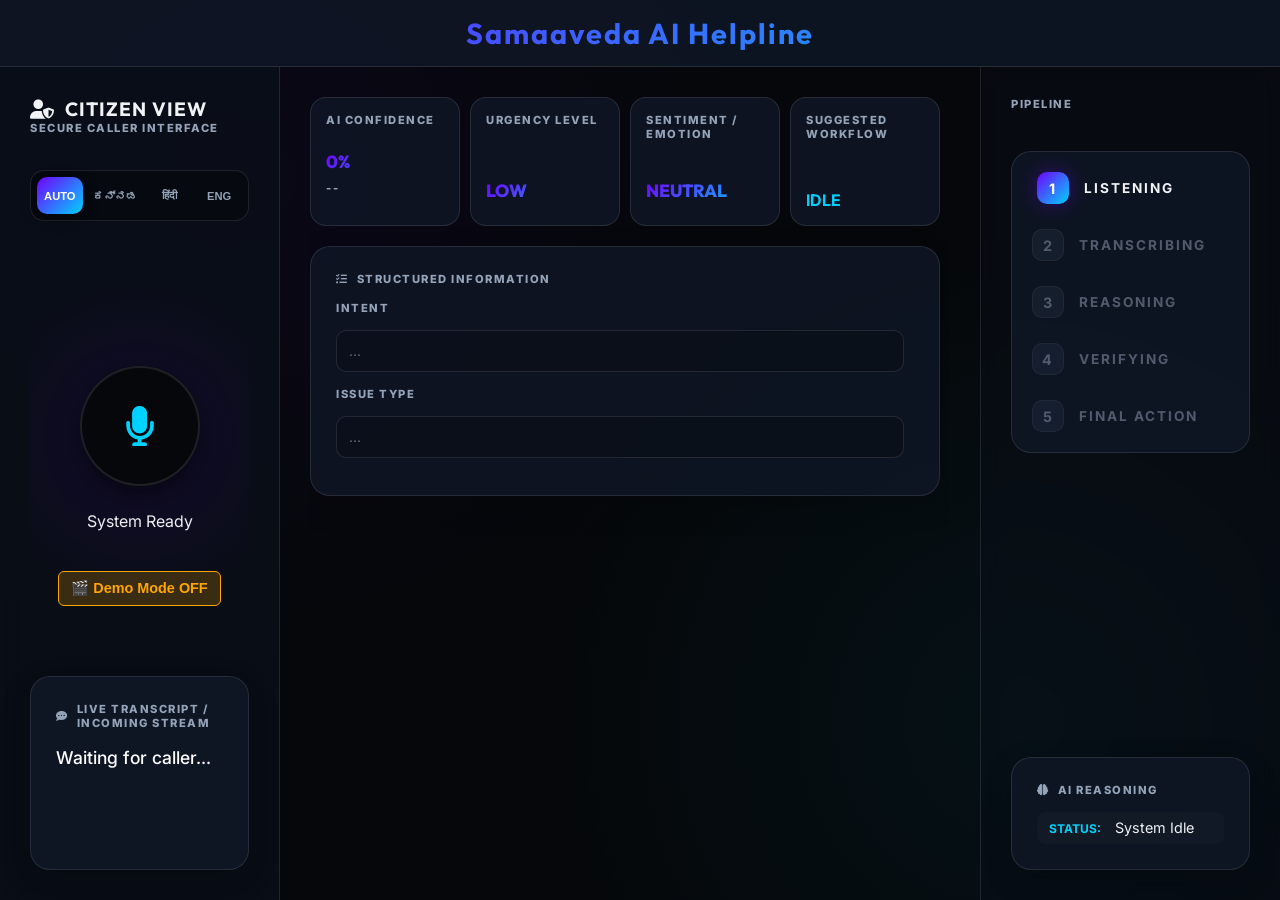
==== commit 49b2dc92: "New Changes" ====
--- a/frontend/index.html
+++ b/frontend/index.html
@@ -38,6 +38,7 @@
                     <i class="fas fa-microphone"></i>
                 </button>
                 <p id="status-text">System Ready</p>
+                <button id="demo-mode-btn" title="Toggle demo mode" style="margin-top: 15px; padding: 8px 12px; background: rgba(255,165,0,0.2); border: 1px solid #ffa500; color: #ffa500; border-radius: 6px; cursor: pointer; font-size: 0.9rem; font-weight: 600;">🎬 Demo Mode OFF</button>
             </div>
             
             <!-- LIVE TRANSCRIPT MOVED BELOW MIC -->
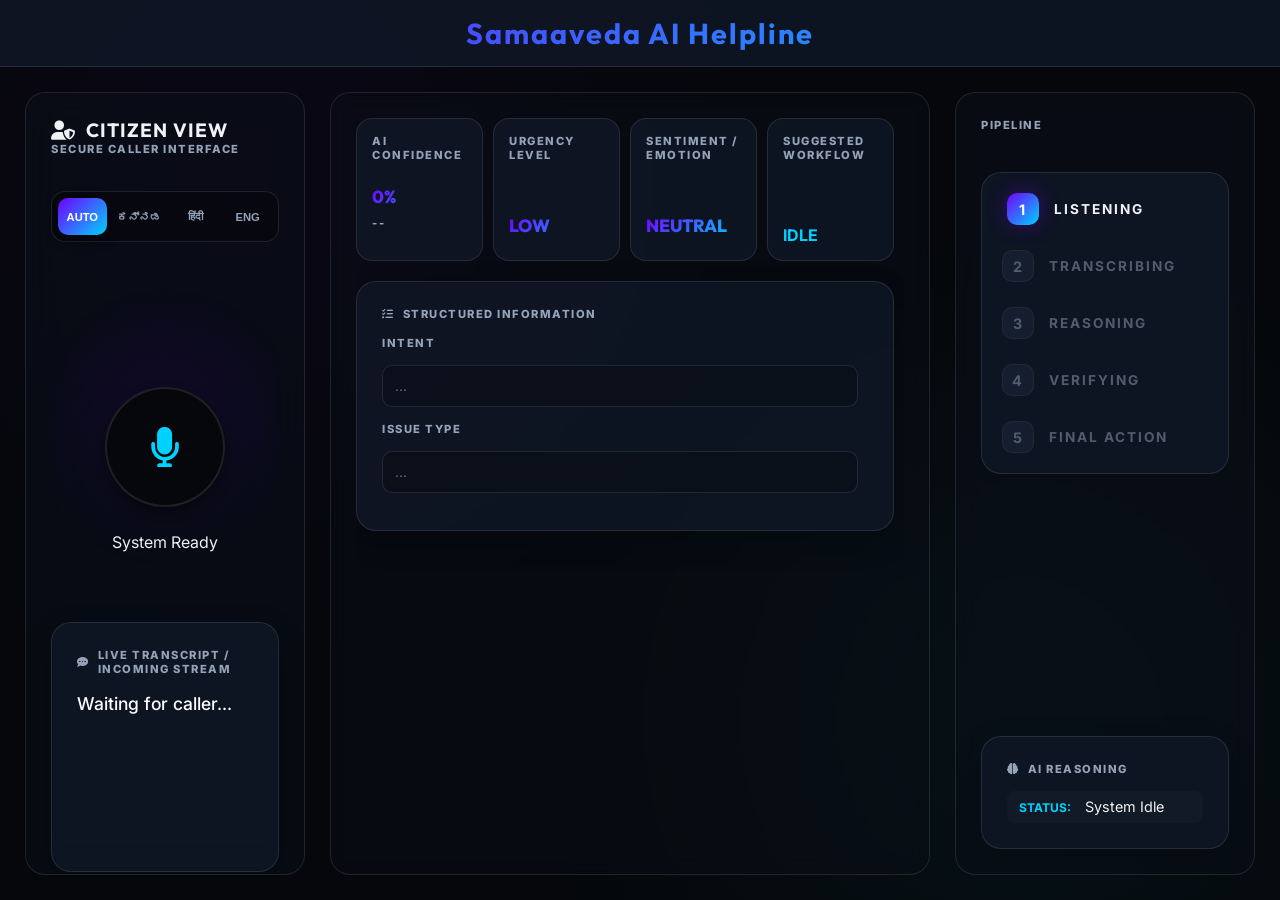
==== commit a5fefe88: "updation" ====
--- a/frontend/index.html
+++ b/frontend/index.html
@@ -38,16 +38,17 @@
                     <i class="fas fa-microphone"></i>
                 </button>
                 <p id="status-text">System Ready</p>
-                <button id="demo-mode-btn" title="Toggle demo mode" style="margin-top: 15px; padding: 8px 12px; background: rgba(255,165,0,0.2); border: 1px solid #ffa500; color: #ffa500; border-radius: 6px; cursor: pointer; font-size: 0.9rem; font-weight: 600;">🎬 Demo Mode OFF</button>
             </div>
             
             <!-- LIVE TRANSCRIPT MOVED BELOW MIC -->
-            <section class="reasoning-card" style="flex: 1; display: flex; flex-direction: column; overflow: hidden; margin-top: 10px;">
+            <section class="reasoning-card" style="margin-top: 10px; flex: 1; display: flex; flex-direction: column; min-height: 250px;">
                 <div class="stat-label"><i class="fas fa-comment-dots"></i> Live Transcript / Incoming Stream</div>
-                <div id="full-transcript" style="font-size: 1.1rem; font-weight: 500; line-height: 1.5; color: white; overflow-y: auto; flex: 1; padding-right: 5px;">
+                <div id="full-transcript" style="font-size: 1.1rem; font-weight: 500; line-height: 1.5; color: white; padding-right: 5px; word-wrap: break-word; flex: 1;">
                     Waiting for caller...
                 </div>
             </section>
+            
+            <button id="demo-mode-btn" title="Toggle demo mode" style="margin-top: auto; align-self: center; padding: 8px 12px; background: rgba(255,165,0,0.2); border: 1px solid #ffa500; color: #ffa500; border-radius: 6px; cursor: pointer; font-size: 0.9rem; font-weight: 600;">🎬 Demo Mode OFF</button>
         </aside>
 
         <!-- 2. MIDDLE COLUMN: Stats, Structured Info, Verification -->
--- a/frontend/css/styles.css
+++ b/frontend/css/styles.css
@@ -59,27 +59,33 @@
 #app-container {
     display: grid;
     grid-template-columns: 280px 1fr 300px; /* Left narrow, Middle wide, Right fixed */
+    gap: 25px;
+    padding: 25px;
     flex: 1;
     overflow: hidden;
 }
 
 /* --- COLUMNS --- */
 .col-left, .col-middle, .col-right {
-    padding: 30px;
+    padding: 25px;
     display: flex;
     flex-direction: column;
     gap: 20px;
     height: 100%;
+    border-radius: 20px;
+    border: 1px solid var(--glass-border);
 }
 
 .col-left {
-    background: rgba(10, 15, 25, 0.8);
-    border-right: 1px solid var(--glass-border);
+    background: rgba(10, 15, 25, 0.6);
     backdrop-filter: blur(20px);
+    overflow-y: auto; /* Enable vertical scrolling */
 }
 
 .col-middle {
     overflow: hidden; /* We scroll inner content */
+    background: rgba(10, 15, 25, 0.4);
+    backdrop-filter: blur(10px);
 }
 
 .middle-scrollable {
@@ -92,9 +98,26 @@
 }
 
 .col-right {
-    background: rgba(10, 15, 25, 0.4);
-    border-left: 1px solid var(--glass-border);
+    background: rgba(10, 15, 25, 0.6);
     backdrop-filter: blur(10px);
+    overflow-y: auto; /* Enable vertical scrolling */
+}
+
+/* --- SCROLLBAR STYLING --- */
+::-webkit-scrollbar {
+    width: 6px;
+    height: 6px;
+}
+::-webkit-scrollbar-track {
+    background: rgba(255, 255, 255, 0.05);
+    border-radius: 10px;
+}
+::-webkit-scrollbar-thumb {
+    background: rgba(112, 0, 255, 0.5);
+    border-radius: 10px;
+}
+::-webkit-scrollbar-thumb:hover {
+    background: rgba(0, 210, 255, 0.8);
 }
 
 /* --- PIPELINE (Vertical) --- */
